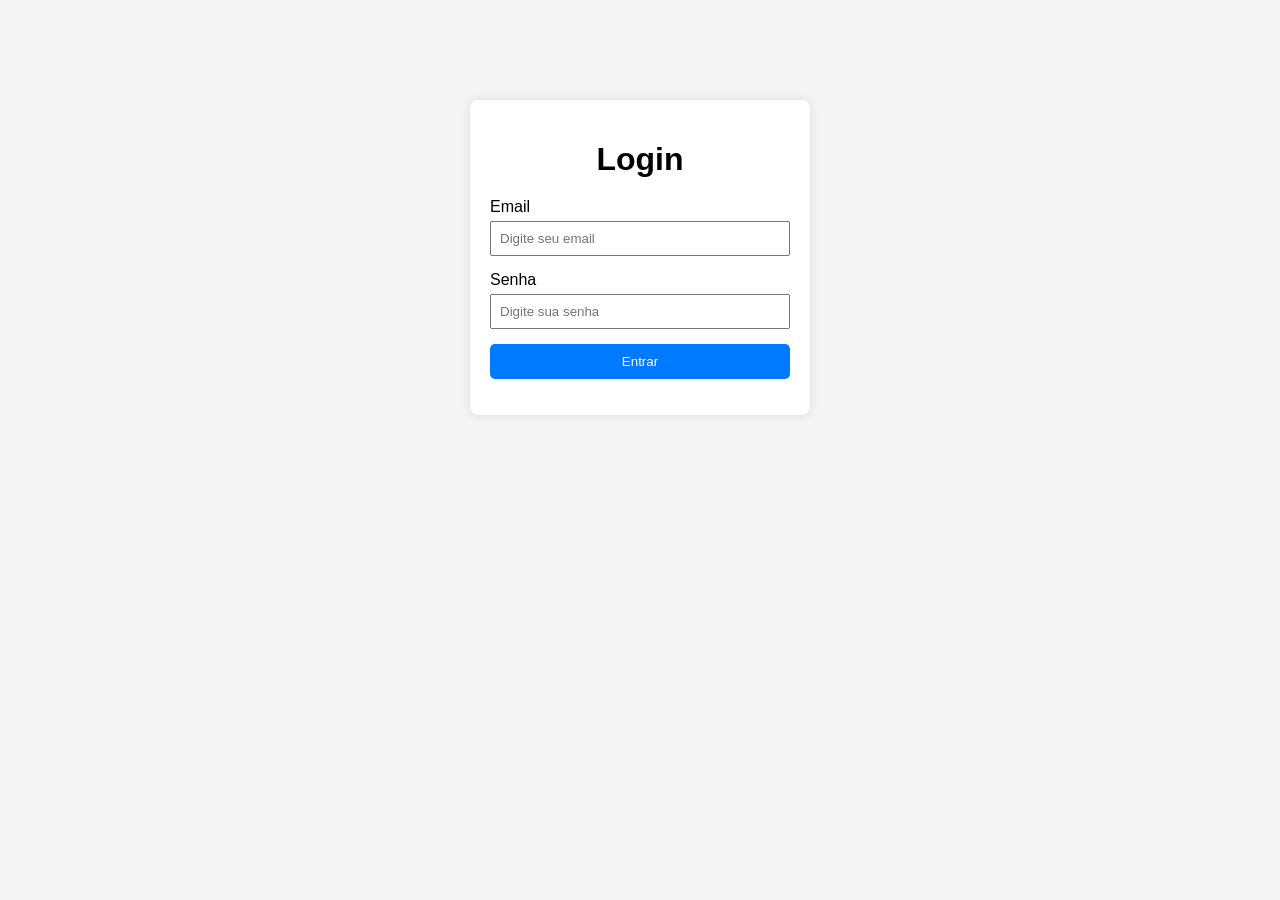
==== app/index.html @ ab65c5b1 "feat: up base version" ====
<!DOCTYPE html>
<html lang="pt-BR">
<head>
  <meta charset="UTF-8">
  <title>Home</title>
  <link rel="stylesheet" href="style.css">
</head>
<body>

  <!-- 🔒 Proteção de rota -->
  <script>
    if (localStorage.getItem("logged") !== "true") {
      window.location.href = "login.html";
    }
  </script>

  <div class="container">
    <h1 id="home-title">Bem-vindo</h1>
    <p id="home-text">Aplicação de teste para Selenium</p>

    <button id="logout-button" onclick="logout()">Sair</button>
  </div>

  <!-- Script com funções -->
  <script src="script.js"></script>

</body>
</html>
---- app/style.css ----
body {
  margin: 0;
  font-family: Arial, sans-serif;
  background-color: #f4f4f4;
}

.container {
  width: 300px;
  margin: 100px auto;
  padding: 20px;
  background: white;
  border-radius: 8px;
  box-shadow: 0 0 10px rgba(0,0,0,0.1);
  text-align: center;
}

h1 {
  margin-bottom: 20px;
}

.form-group {
  margin-bottom: 15px;
  text-align: left;
}

label {
  display: block;
  margin-bottom: 5px;
}

input {
  width: 100%;
  padding: 8px;
  box-sizing: border-box;
}

button {
  width: 100%;
  padding: 10px;
  background-color: #007bff;
  color: white;
  border: none;
  cursor: pointer;
  border-radius: 5px;
}

button:hover {
  background-color: #0056b3;
}

.error {
  color: red;
  margin-top: 10px;
}
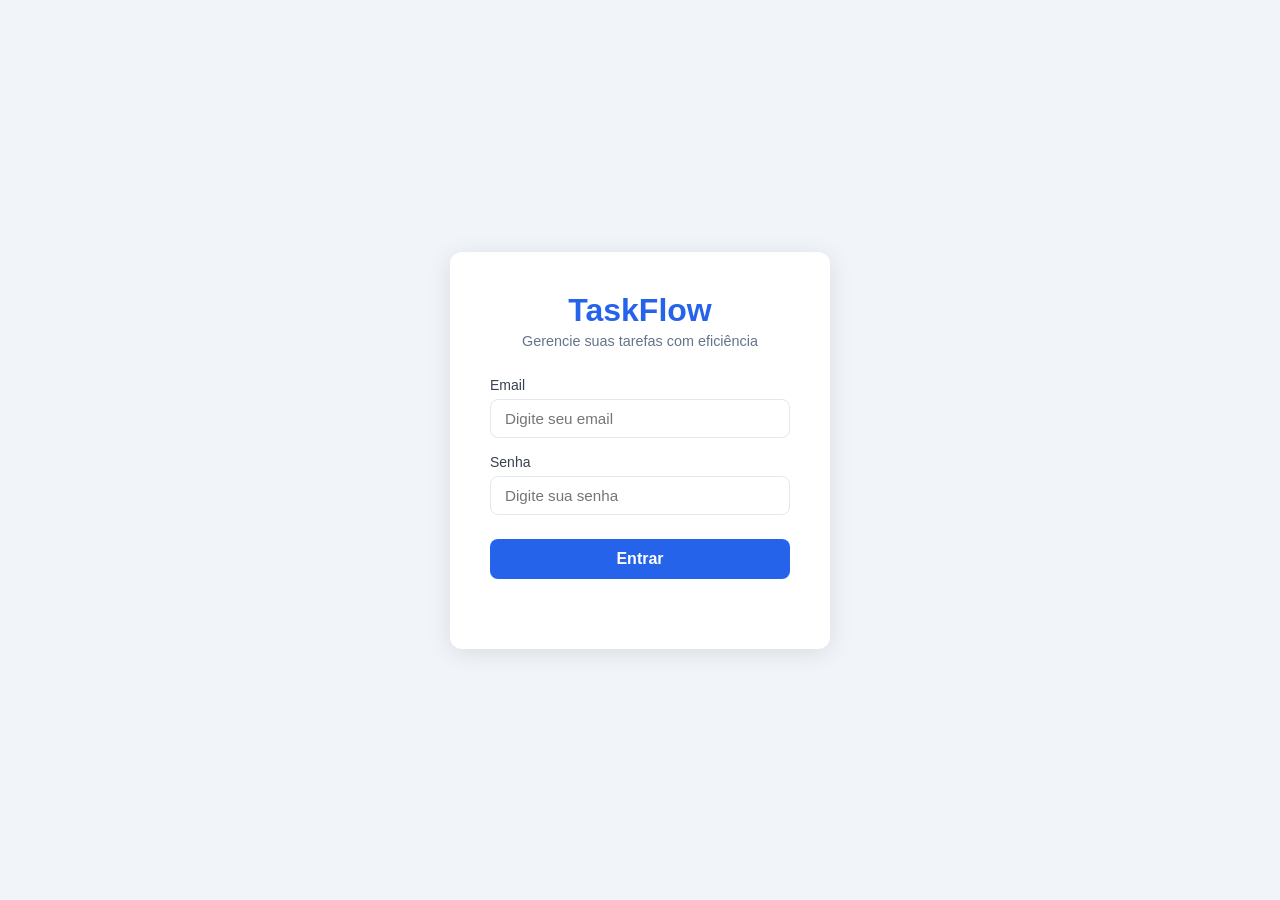
==== commit 1a266f7a: "feat: TaskFlow app + 12 testes automatizados + CI/CD pipeline - Refatora app para TaskFlow (gerencia" ====
--- a/app/index.html
+++ b/app/index.html
@@ -2,26 +2,42 @@
 <html lang="pt-BR">
 <head>
   <meta charset="UTF-8">
-  <title>Home</title>
+  <title>TaskFlow — Dashboard</title>
   <link rel="stylesheet" href="style.css">
 </head>
 <body>
 
-  <!-- 🔒 Proteção de rota -->
   <script>
     if (localStorage.getItem("logged") !== "true") {
       window.location.href = "login.html";
     }
   </script>
 
-  <div class="container">
-    <h1 id="home-title">Bem-vindo</h1>
-    <p id="home-text">Aplicação de teste para Selenium</p>
+  <nav class="navbar">
+    <span class="brand-name">TaskFlow</span>
+    <div class="user-info">
+      <span id="user-email">admin@test.com</span>
+      <button id="logout-button" class="btn-logout" onclick="logout()">Sair</button>
+    </div>
+  </nav>
 
-    <button id="logout-button" onclick="logout()">Sair</button>
-  </div>
+  <main class="main-content">
+    <div class="card">
+      <h2>Nova Tarefa</h2>
+      <div class="add-task-form">
+        <input type="text" id="task-input" placeholder="Descreva a tarefa...">
+        <button id="add-task-button" class="btn-add" onclick="addTask()">Adicionar</button>
+      </div>
+      <p id="task-error" class="error"></p>
+    </div>
 
-  <!-- Script com funções -->
+    <div class="card">
+      <h2>Minhas Tarefas</h2>
+      <ul id="task-list" class="task-list"></ul>
+      <p id="empty-state" class="empty-state">Nenhuma tarefa cadastrada ainda.</p>
+    </div>
+  </main>
+
   <script src="script.js"></script>
 
 </body>
--- a/app/style.css
+++ b/app/style.css
@@ -1,54 +1,265 @@
+* {
+  margin: 0;
+  padding: 0;
+  box-sizing: border-box;
+}
+
 body {
-  margin: 0;
-  font-family: Arial, sans-serif;
-  background-color: #f4f4f4;
-}
-
-.container {
-  width: 300px;
-  margin: 100px auto;
-  padding: 20px;
+  font-family: 'Segoe UI', Arial, sans-serif;
+  background-color: #f1f5f9;
+  color: #1e293b;
+  min-height: 100vh;
+}
+
+/* ─── Login ───────────────────────────────────────────────────────────────── */
+
+.login-wrapper {
+  display: flex;
+  align-items: center;
+  justify-content: center;
+  min-height: 100vh;
+}
+
+.login-card {
   background: white;
-  border-radius: 8px;
-  box-shadow: 0 0 10px rgba(0,0,0,0.1);
+  border-radius: 12px;
+  box-shadow: 0 4px 24px rgba(0, 0, 0, 0.10);
+  padding: 40px;
+  width: 380px;
+}
+
+.brand {
   text-align: center;
-}
-
-h1 {
-  margin-bottom: 20px;
+  margin-bottom: 28px;
+}
+
+.brand h1 {
+  color: #2563eb;
+  font-size: 2rem;
+  font-weight: 700;
+  margin-bottom: 4px;
+}
+
+.brand p {
+  color: #64748b;
+  font-size: 0.9rem;
 }
 
 .form-group {
-  margin-bottom: 15px;
-  text-align: left;
-}
-
-label {
+  margin-bottom: 16px;
+}
+
+.form-group label {
   display: block;
-  margin-bottom: 5px;
-}
-
-input {
+  margin-bottom: 6px;
+  font-size: 0.875rem;
+  font-weight: 500;
+  color: #374151;
+}
+
+.form-group input {
   width: 100%;
-  padding: 8px;
-  box-sizing: border-box;
-}
-
-button {
+  padding: 10px 14px;
+  border: 1.5px solid #e2e8f0;
+  border-radius: 8px;
+  font-size: 0.95rem;
+  outline: none;
+  transition: border-color 0.2s;
+  color: #1e293b;
+}
+
+.form-group input:focus {
+  border-color: #2563eb;
+}
+
+.btn-primary {
   width: 100%;
-  padding: 10px;
-  background-color: #007bff;
+  padding: 11px;
+  background-color: #2563eb;
   color: white;
   border: none;
-  cursor: pointer;
-  border-radius: 5px;
-}
-
-button:hover {
-  background-color: #0056b3;
+  border-radius: 8px;
+  font-size: 1rem;
+  font-weight: 600;
+  cursor: pointer;
+  margin-top: 8px;
+  transition: background-color 0.2s;
+}
+
+.btn-primary:hover {
+  background-color: #1d4ed8;
 }
 
 .error {
-  color: red;
+  color: #ef4444;
+  font-size: 0.85rem;
   margin-top: 10px;
+  min-height: 20px;
+  display: block;
+}
+
+/* ─── Navbar ──────────────────────────────────────────────────────────────── */
+
+.navbar {
+  background: #2563eb;
+  color: white;
+  padding: 0 32px;
+  height: 60px;
+  display: flex;
+  align-items: center;
+  justify-content: space-between;
+  box-shadow: 0 2px 8px rgba(37, 99, 235, 0.3);
+}
+
+.brand-name {
+  font-size: 1.25rem;
+  font-weight: 700;
+  letter-spacing: 0.5px;
+}
+
+.user-info {
+  display: flex;
+  align-items: center;
+  gap: 16px;
+  font-size: 0.9rem;
+  opacity: 0.92;
+}
+
+.btn-logout {
+  background: rgba(255, 255, 255, 0.15);
+  color: white;
+  border: 1.5px solid rgba(255, 255, 255, 0.4);
+  border-radius: 6px;
+  padding: 6px 18px;
+  cursor: pointer;
+  font-size: 0.875rem;
+  font-weight: 500;
+  transition: background 0.2s;
+}
+
+.btn-logout:hover {
+  background: rgba(255, 255, 255, 0.28);
+}
+
+/* ─── Dashboard ───────────────────────────────────────────────────────────── */
+
+.main-content {
+  max-width: 680px;
+  margin: 36px auto;
+  padding: 0 16px;
+}
+
+.card {
+  background: white;
+  border-radius: 12px;
+  box-shadow: 0 2px 12px rgba(0, 0, 0, 0.07);
+  padding: 28px;
+  margin-bottom: 24px;
+}
+
+.card h2 {
+  font-size: 1rem;
+  font-weight: 600;
+  color: #475569;
+  text-transform: uppercase;
+  letter-spacing: 0.5px;
+  margin-bottom: 16px;
+}
+
+.add-task-form {
+  display: flex;
+  gap: 10px;
+}
+
+.add-task-form input {
+  flex: 1;
+  padding: 10px 14px;
+  border: 1.5px solid #e2e8f0;
+  border-radius: 8px;
+  font-size: 0.95rem;
+  outline: none;
+  transition: border-color 0.2s;
+  color: #1e293b;
+}
+
+.add-task-form input:focus {
+  border-color: #2563eb;
+}
+
+.btn-add {
+  padding: 10px 24px;
+  background: #2563eb;
+  color: white;
+  border: none;
+  border-radius: 8px;
+  font-weight: 600;
+  cursor: pointer;
+  transition: background 0.2s;
+  white-space: nowrap;
+}
+
+.btn-add:hover {
+  background: #1d4ed8;
+}
+
+/* ─── Task List ───────────────────────────────────────────────────────────── */
+
+.task-list {
+  list-style: none;
+}
+
+.task-item {
+  display: flex;
+  align-items: center;
+  gap: 12px;
+  padding: 14px 0;
+  border-bottom: 1px solid #f1f5f9;
+}
+
+.task-item:last-child {
+  border-bottom: none;
+}
+
+.task-item input[type="checkbox"] {
+  width: 18px;
+  height: 18px;
+  accent-color: #2563eb;
+  cursor: pointer;
+  flex-shrink: 0;
+}
+
+.task-item .task-text {
+  flex: 1;
+  font-size: 0.95rem;
+  color: #334155;
+  transition: all 0.2s;
+}
+
+.task-item.done .task-text {
+  text-decoration: line-through;
+  color: #94a3b8;
+}
+
+.btn-delete {
+  background: none;
+  border: none;
+  color: #cbd5e1;
+  cursor: pointer;
+  font-size: 1rem;
+  padding: 4px 8px;
+  border-radius: 6px;
+  transition: color 0.2s, background 0.2s;
+  line-height: 1;
+}
+
+.btn-delete:hover {
+  color: #ef4444;
+  background: #fef2f2;
+}
+
+.empty-state {
+  text-align: center;
+  padding: 32px 0;
+  color: #94a3b8;
+  font-size: 0.95rem;
 }
